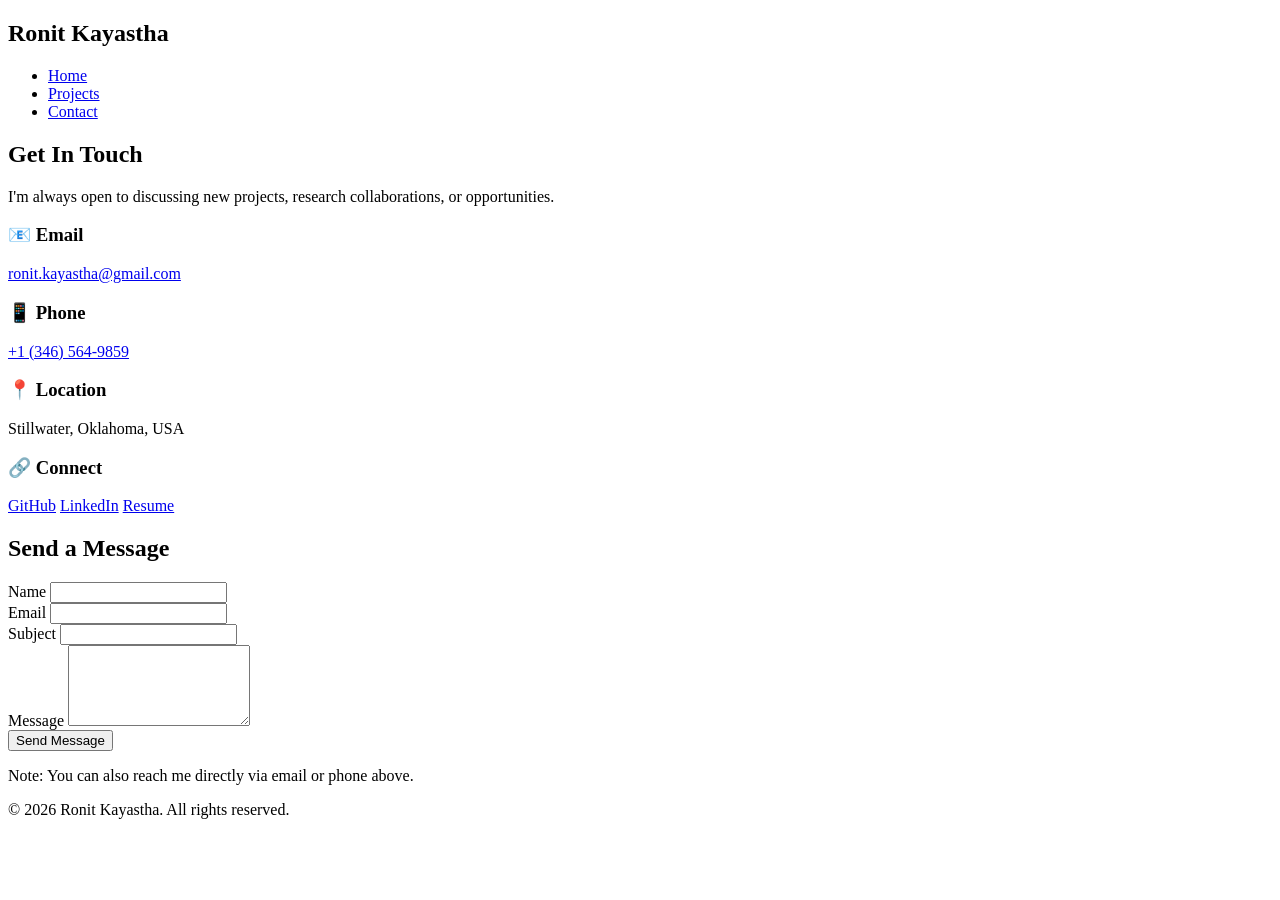
==== contact.html @ d3015a23 "Add contact.html with contact information and form" ====
<!DOCTYPE html>
<html lang="en">
<head>
    <meta charset="UTF-8">
    <meta name="viewport" content="width=device-width, initial-scale=1.0">
    <title>Contact | Ronit Kayastha</title>
    <link rel="stylesheet" href="css/style.css">
</head>
<body>
    <!-- Navigation Bar -->
    <nav class="navbar">
        <div class="nav-container">
            <h1 class="logo">Ronit Kayastha</h1>
            <ul class="nav-menu">
                <li><a href="index.html">Home</a></li>
                <li><a href="projects.html">Projects</a></li>
                <li><a href="contact.html" class="active">Contact</a></li>
            </ul>
        </div>
    </nav>

    <!-- Contact Section -->
    <section class="contact-page">
        <div class="container">
            <h1>Get In Touch</h1>
            <p class="subtitle">I'm always open to discussing new projects, research collaborations, or opportunities.</p>

            <div class="contact-content">
                <!-- Contact Info -->
                <div class="contact-info">
                    <div class="contact-item">
                        <h3>📧 Email</h3>
                        <p><a href="mailto:ronit.kayastha@gmail.com">ronit.kayastha@gmail.com</a></p>
                    </div>

                    <div class="contact-item">
                        <h3>📱 Phone</h3>
                        <p><a href="tel:+13465649859">+1 (346) 564-9859</a></p>
                    </div>

                    <div class="contact-item">
                        <h3>📍 Location</h3>
                        <p>Stillwater, Oklahoma, USA</p>
                    </div>

                    <div class="contact-item">
                        <h3>🔗 Connect</h3>
                        <div class="social-links">
                            <a href="https://github.com/yourusername" target="_blank" class="social-btn">GitHub</a>
                            <a href="https://linkedin.com/in/yourprofile" target="_blank" class="social-btn">LinkedIn</a>
                            <a href="pdfs/Ronit-Kayastha-Resume.pdf" target="_blank" class="social-btn">Resume</a>
                        </div>
                    </div>
                </div>

                <!-- Contact Form (Optional - requires backend) -->
                <div class="contact-form-container">
                    <h2>Send a Message</h2>
                    <form class="contact-form" action="https://formspree.io/f/YOUR_FORM_ID" method="POST">
                        <div class="form-group">
                            <label for="name">Name</label>
                            <input type="text" id="name" name="name" required>
                        </div>

                        <div class="form-group">
                            <label for="email">Email</label>
                            <input type="email" id="email" name="email" required>
                        </div>

                        <div class="form-group">
                            <label for="subject">Subject</label>
                            <input type="text" id="subject" name="subject" required>
                        </div>

                        <div class="form-group">
                            <label for="message">Message</label>
                            <textarea id="message" name="message" rows="5" required></textarea>
                        </div>

                        <button type="submit" class="btn btn-primary">Send Message</button>
                    </form>
                    <p class="form-note">Note: You can also reach me directly via email or phone above.</p>
                </div>
            </div>
        </div>
    </section>

    <!-- Footer -->
    <footer>
        <p>&copy; 2026 Ronit Kayastha. All rights reserved.</p>
    </footer>
</body>
</html>
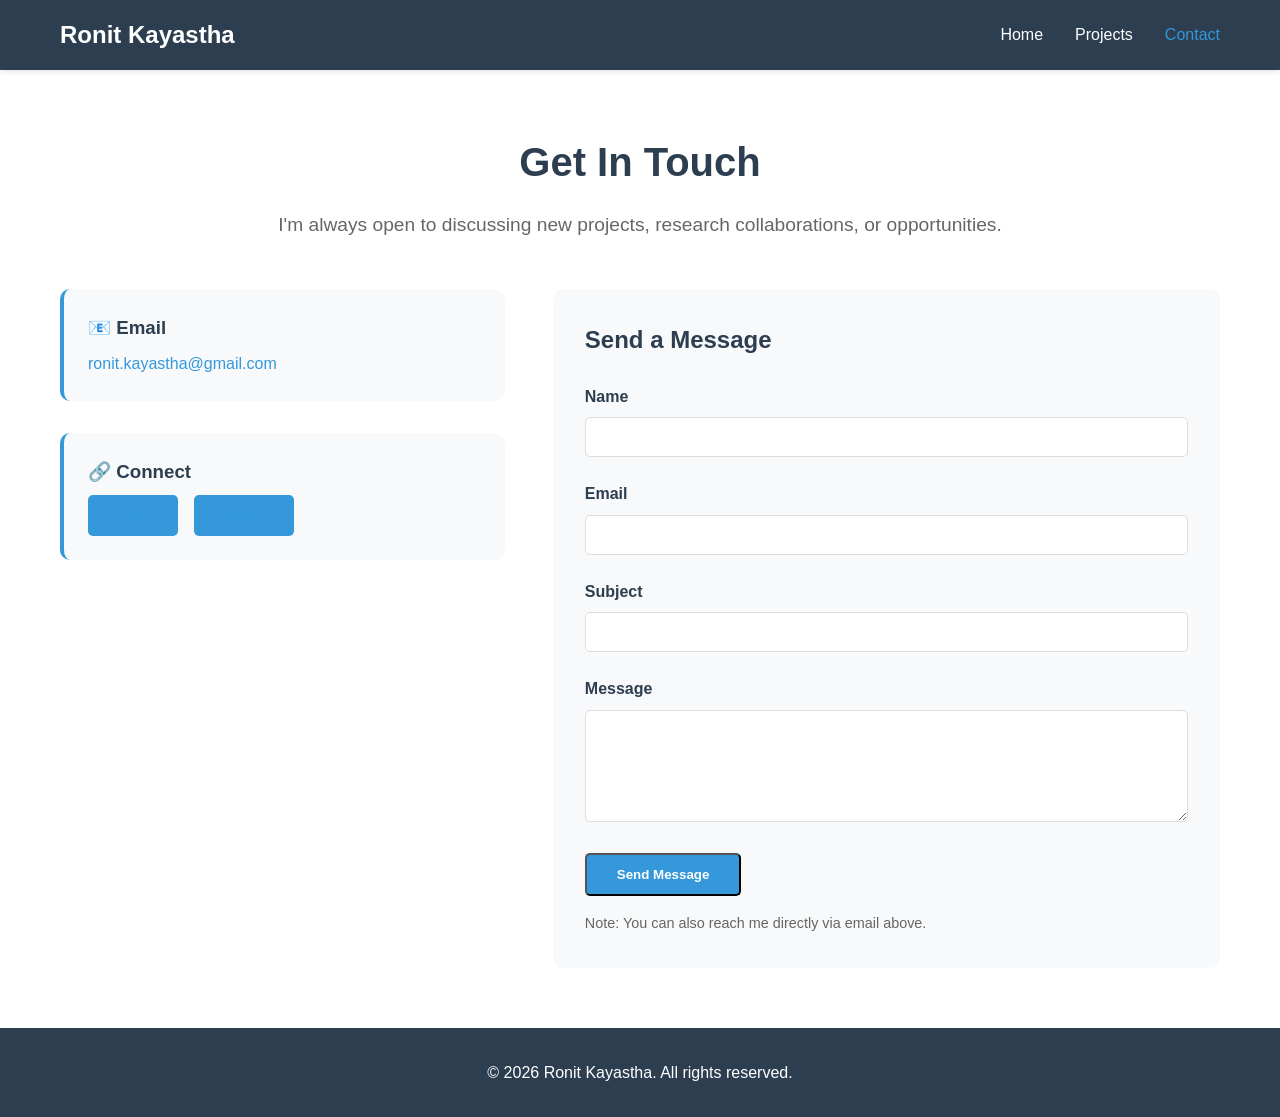
==== commit 4e4d3a92: "Update contact.html" ====
--- a/contact.html
+++ b/contact.html
@@ -34,21 +34,10 @@
                     </div>
 
                     <div class="contact-item">
-                        <h3>📱 Phone</h3>
-                        <p><a href="tel:+13465649859">+1 (346) 564-9859</a></p>
-                    </div>
-
-                    <div class="contact-item">
-                        <h3>📍 Location</h3>
-                        <p>Stillwater, Oklahoma, USA</p>
-                    </div>
-
-                    <div class="contact-item">
                         <h3>🔗 Connect</h3>
                         <div class="social-links">
-                            <a href="https://github.com/yourusername" target="_blank" class="social-btn">GitHub</a>
-                            <a href="https://linkedin.com/in/yourprofile" target="_blank" class="social-btn">LinkedIn</a>
-                            <a href="pdfs/Ronit-Kayastha-Resume.pdf" target="_blank" class="social-btn">Resume</a>
+                            <a href="https://github.com/ronitkayastha target="_blank" class="social-btn">GitHub</a>
+                            <a href="https://www.linkedin.com/in/ronit-kayastha-aa7671160/" target="_blank" class="social-btn">LinkedIn</a>
                         </div>
                     </div>
                 </div>
@@ -79,7 +68,7 @@
 
                         <button type="submit" class="btn btn-primary">Send Message</button>
                     </form>
-                    <p class="form-note">Note: You can also reach me directly via email or phone above.</p>
+                    <p class="form-note">Note: You can also reach me directly via email above.</p>
                 </div>
             </div>
         </div>
--- a/css/style.css
+++ b/css/style.css
@@ -0,0 +1,425 @@
+/* Reset and Base Styles */
+* {
+    margin: 0;
+    padding: 0;
+    box-sizing: border-box;
+}
+
+body {
+    font-family: 'Segoe UI', Tahoma, Geneva, Verdana, sans-serif;
+    line-height: 1.6;
+    color: #333;
+    background-color: #f4f4f4;
+}
+
+.container {
+    max-width: 1200px;
+    margin: 0 auto;
+    padding: 0 20px;
+}
+
+/* Navigation Bar */
+.navbar {
+    background-color: #2c3e50;
+    color: white;
+    padding: 1rem 0;
+    position: sticky;
+    top: 0;
+    z-index: 1000;
+    box-shadow: 0 2px 5px rgba(0,0,0,0.1);
+}
+
+.nav-container {
+    max-width: 1200px;
+    margin: 0 auto;
+    padding: 0 20px;
+    display: flex;
+    justify-content: space-between;
+    align-items: center;
+}
+
+.logo {
+    font-size: 1.5rem;
+    font-weight: bold;
+}
+
+.nav-menu {
+    list-style: none;
+    display: flex;
+    gap: 2rem;
+}
+
+.nav-menu a {
+    color: white;
+    text-decoration: none;
+    font-weight: 500;
+    transition: color 0.3s;
+}
+
+.nav-menu a:hover,
+.nav-menu a.active {
+    color: #3498db;
+}
+
+/* Hero Section */
+.hero {
+    background: linear-gradient(135deg, #667eea 0%, #764ba2 100%);
+    color: white;
+    padding: 100px 20px;
+    text-align: center;
+}
+
+.hero h1 {
+    font-size: 2.5rem;
+    margin-bottom: 1rem;
+}
+
+.hero p {
+    font-size: 1.2rem;
+    max-width: 800px;
+    margin: 0 auto 2rem;
+}
+
+.hero-buttons {
+    display: flex;
+    gap: 1rem;
+    justify-content: center;
+    flex-wrap: wrap;
+}
+
+/* Buttons */
+.btn {
+    display: inline-block;
+    padding: 12px 30px;
+    border-radius: 5px;
+    text-decoration: none;
+    font-weight: 600;
+    transition: all 0.3s;
+}
+
+.btn-primary {
+    background-color: #3498db;
+    color: white;
+}
+
+.btn-primary:hover {
+    background-color: #2980b9;
+    transform: translateY(-2px);
+    box-shadow: 0 5px 15px rgba(0,0,0,0.2);
+}
+
+.btn-secondary {
+    background-color: transparent;
+    color: white;
+    border: 2px solid white;
+}
+
+.btn-secondary:hover {
+    background-color: white;
+    color: #667eea;
+}
+
+/* About Section */
+.about {
+    background-color: white;
+    padding: 80px 20px;
+}
+
+.about h2 {
+    font-size: 2rem;
+    margin-bottom: 2rem;
+    text-align: center;
+    color: #2c3e50;
+}
+
+.about-text {
+    max-width: 900px;
+    margin: 0 auto;
+}
+
+.about-text p {
+    margin-bottom: 1rem;
+    font-size: 1.1rem;
+}
+
+.about-text h3 {
+    margin: 2rem 0 1rem;
+    color: #2c3e50;
+}
+
+.about-text ul {
+    margin-left: 2rem;
+    margin-bottom: 1rem;
+}
+
+.about-text li {
+    margin-bottom: 0.5rem;
+}
+
+/* Skills Section */
+.skills {
+    padding: 80px 20px;
+    background-color: #f4f4f4;
+}
+
+.skills h2 {
+    font-size: 2rem;
+    margin-bottom: 3rem;
+    text-align: center;
+    color: #2c3e50;
+}
+
+.skills-grid {
+    display: grid;
+    grid-template-columns: repeat(auto-fit, minmax(250px, 1fr));
+    gap: 2rem;
+}
+
+.skill-card {
+    background: white;
+    padding: 2rem;
+    border-radius: 10px;
+    box-shadow: 0 3px 10px rgba(0,0,0,0.1);
+    transition: transform 0.3s;
+}
+
+.skill-card:hover {
+    transform: translateY(-5px);
+    box-shadow: 0 5px 20px rgba(0,0,0,0.15);
+}
+
+.skill-card h3 {
+    margin-bottom: 1rem;
+    color: #2c3e50;
+}
+
+/* Projects Page */
+.projects-page {
+    padding: 60px 20px;
+    background-color: white;
+}
+
+.projects-page h1 {
+    font-size: 2.5rem;
+    margin-bottom: 1rem;
+    color: #2c3e50;
+    text-align: center;
+}
+
+.subtitle {
+    text-align: center;
+    font-size: 1.2rem;
+    color: #666;
+    margin-bottom: 3rem;
+}
+
+.project-card {
+    background: white;
+    border-radius: 10px;
+    box-shadow: 0 3px 15px rgba(0,0,0,0.1);
+    margin-bottom: 3rem;
+    overflow: hidden;
+    display: grid;
+    grid-template-columns: 1fr 1.5fr;
+    gap: 2rem;
+}
+
+.project-image {
+    overflow: hidden;
+}
+
+.project-image img {
+    width: 100%;
+    height: 100%;
+    object-fit: cover;
+    transition: transform 0.3s;
+}
+
+.project-card:hover .project-image img {
+    transform: scale(1.05);
+}
+
+.project-details {
+    padding: 2rem;
+    display: flex;
+    flex-direction: column;
+    justify-content: center;
+}
+
+.project-details h2 {
+    color: #2c3e50;
+    margin-bottom: 0.5rem;
+}
+
+.project-category {
+    color: #3498db;
+    font-weight: 600;
+    margin-bottom: 1rem;
+}
+
+.project-tech {
+    display: flex;
+    flex-wrap: wrap;
+    gap: 0.5rem;
+    margin: 1.5rem 0;
+}
+
+.tech-tag {
+    background-color: #e8f4f8;
+    color: #2980b9;
+    padding: 5px 15px;
+    border-radius: 20px;
+    font-size: 0.9rem;
+    font-weight: 500;
+}
+
+.project-links {
+    display: flex;
+    gap: 1rem;
+    flex-wrap: wrap;
+    margin-top: 1rem;
+}
+
+/* Contact Page */
+.contact-page {
+    padding: 60px 20px;
+    background-color: white;
+    min-height: calc(100vh - 200px);
+}
+
+.contact-page h1 {
+    font-size: 2.5rem;
+    margin-bottom: 1rem;
+    color: #2c3e50;
+    text-align: center;
+}
+
+.contact-content {
+    display: grid;
+    grid-template-columns: 1fr 1.5fr;
+    gap: 3rem;
+    margin-top: 3rem;
+}
+
+.contact-info {
+    display: flex;
+    flex-direction: column;
+    gap: 2rem;
+}
+
+.contact-item {
+    background: #f8f9fa;
+    padding: 1.5rem;
+    border-radius: 10px;
+    border-left: 4px solid #3498db;
+}
+
+.contact-item h3 {
+    color: #2c3e50;
+    margin-bottom: 0.5rem;
+}
+
+.contact-item a {
+    color: #3498db;
+    text-decoration: none;
+}
+
+.contact-item a:hover {
+    text-decoration: underline;
+}
+
+.social-links {
+    display: flex;
+    gap: 1rem;
+    flex-wrap: wrap;
+}
+
+.social-btn {
+    background-color: #3498db;
+    color: white;
+    padding: 8px 20px;
+    border-radius: 5px;
+    text-decoration: none;
+    transition: background-color 0.3s;
+}
+
+.social-btn:hover {
+    background-color: #2980b9;
+}
+
+/* Contact Form */
+.contact-form-container {
+    background: #f8f9fa;
+    padding: 2rem;
+    border-radius: 10px;
+}
+
+.contact-form-container h2 {
+    color: #2c3e50;
+    margin-bottom: 1.5rem;
+}
+
+.form-group {
+    margin-bottom: 1.5rem;
+}
+
+.form-group label {
+    display: block;
+    margin-bottom: 0.5rem;
+    color: #2c3e50;
+    font-weight: 600;
+}
+
+.form-group input,
+.form-group textarea {
+    width: 100%;
+    padding: 10px;
+    border: 1px solid #ddd;
+    border-radius: 5px;
+    font-size: 1rem;
+    font-family: inherit;
+}
+
+.form-group input:focus,
+.form-group textarea:focus {
+    outline: none;
+    border-color: #3498db;
+}
+
+.form-note {
+    margin-top: 1rem;
+    font-size: 0.9rem;
+    color: #666;
+}
+
+/* Footer */
+footer {
+    background-color: #2c3e50;
+    color: white;
+    text-align: center;
+    padding: 2rem 0;
+    margin-top: auto;
+}
+
+/* Responsive Design */
+@media (max-width: 768px) {
+    .hero h1 {
+        font-size: 2rem;
+    }
+
+    .nav-menu {
+        gap: 1rem;
+    }
+
+    .project-card {
+        grid-template-columns: 1fr;
+    }
+
+    .contact-content {
+        grid-template-columns: 1fr;
+    }
+
+    .skills-grid {
+        grid-template-columns: 1fr;
+    }
+}
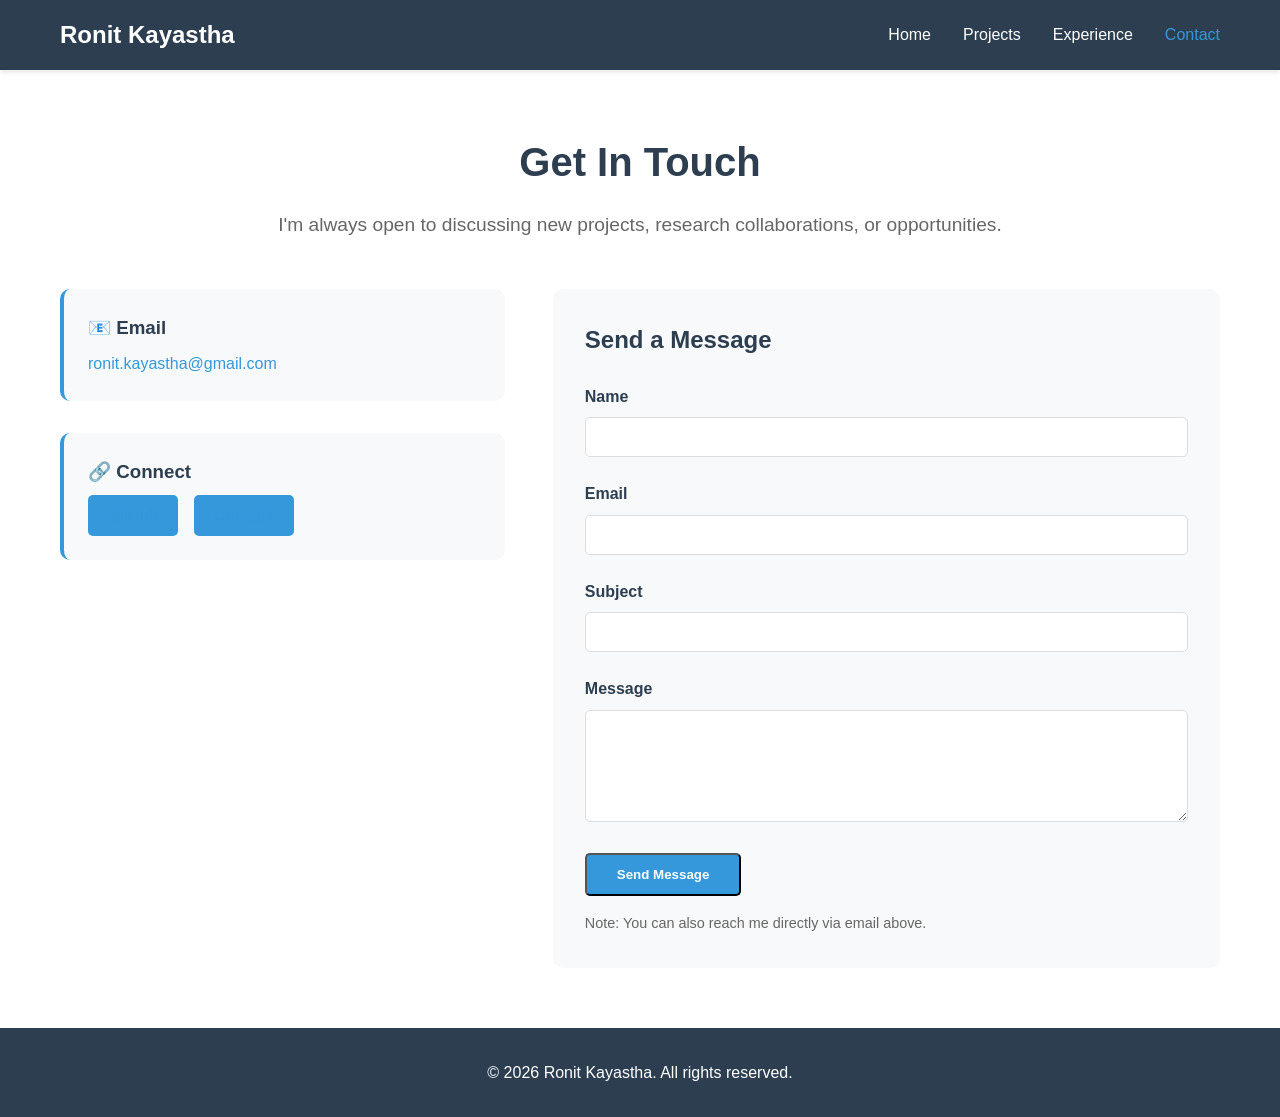
==== commit c41ea32b: "added experience page" ====
--- a/contact.html
+++ b/contact.html
@@ -14,6 +14,7 @@
             <ul class="nav-menu">
                 <li><a href="index.html">Home</a></li>
                 <li><a href="projects.html">Projects</a></li>
+                <li><a href="experience.html">Experience</a></li>
                 <li><a href="contact.html" class="active">Contact</a></li>
             </ul>
         </div>
--- a/css/style.css
+++ b/css/style.css
@@ -226,12 +226,16 @@
 
 .project-image {
     overflow: hidden;
+    width: 100%;
+    height: 320px;
+    background-color: #f8f9fa;
 }
 
 .project-image img {
     width: 100%;
     height: 100%;
     object-fit: cover;
+    object-position: center;
     transition: transform 0.3s;
 }
 
@@ -392,6 +396,100 @@
     color: #666;
 }
 
+/* Experience Page */
+.experience-page {
+    padding: 60px 20px;
+    background-color: white;
+}
+
+.experience-page h1 {
+    font-size: 2.5rem;
+    margin-bottom: 1rem;
+    color: #2c3e50;
+    text-align: center;
+}
+
+.experience-card {
+    background: white;
+    border-radius: 10px;
+    box-shadow: 0 3px 15px rgba(0,0,0,0.1);
+    margin-bottom: 2rem;
+    padding: 2rem;
+    border-left: 5px solid #3498db;
+    transition: box-shadow 0.3s, transform 0.3s;
+}
+
+.experience-card:hover {
+    box-shadow: 0 5px 20px rgba(0,0,0,0.15);
+    transform: translateY(-3px);
+}
+
+.experience-header {
+    display: grid;
+    grid-template-columns: 1fr 1fr;
+    gap: 2rem;
+    margin-bottom: 1.5rem;
+    padding-bottom: 1.5rem;
+    border-bottom: 1px solid #e0e0e0;
+}
+
+.experience-title h2 {
+    color: #2c3e50;
+    margin-bottom: 0.5rem;
+    font-size: 1.5rem;
+}
+
+.experience-title .company {
+    color: #3498db;
+    font-weight: 600;
+    font-size: 1.1rem;
+}
+
+.experience-date {
+    text-align: right;
+    display: flex;
+    flex-direction: column;
+    justify-content: center;
+}
+
+.experience-date .date-range {
+    color: #2c3e50;
+    font-weight: 700;
+    font-size: 1rem;
+    margin-bottom: 0.5rem;
+}
+
+.experience-date .location {
+    color: #666;
+    font-size: 0.95rem;
+}
+
+.experience-details ul {
+    list-style: none;
+    margin: 0;
+    padding: 0;
+}
+
+.experience-details li {
+    margin-bottom: 1rem;
+    padding-left: 1.5rem;
+    position: relative;
+    line-height: 1.6;
+    color: #444;
+}
+
+.experience-details li:before {
+    content: "▸";
+    color: #3498db;
+    font-weight: bold;
+    position: absolute;
+    left: 0;
+}
+
+.experience-details li:last-child {
+    margin-bottom: 0;
+}
+
 /* Footer */
 footer {
     background-color: #2c3e50;
@@ -422,4 +520,13 @@
     .skills-grid {
         grid-template-columns: 1fr;
     }
-}
+
+    .experience-header {
+        grid-template-columns: 1fr;
+        gap: 1rem;
+    }
+
+    .experience-date {
+        text-align: left;
+    }
+}
